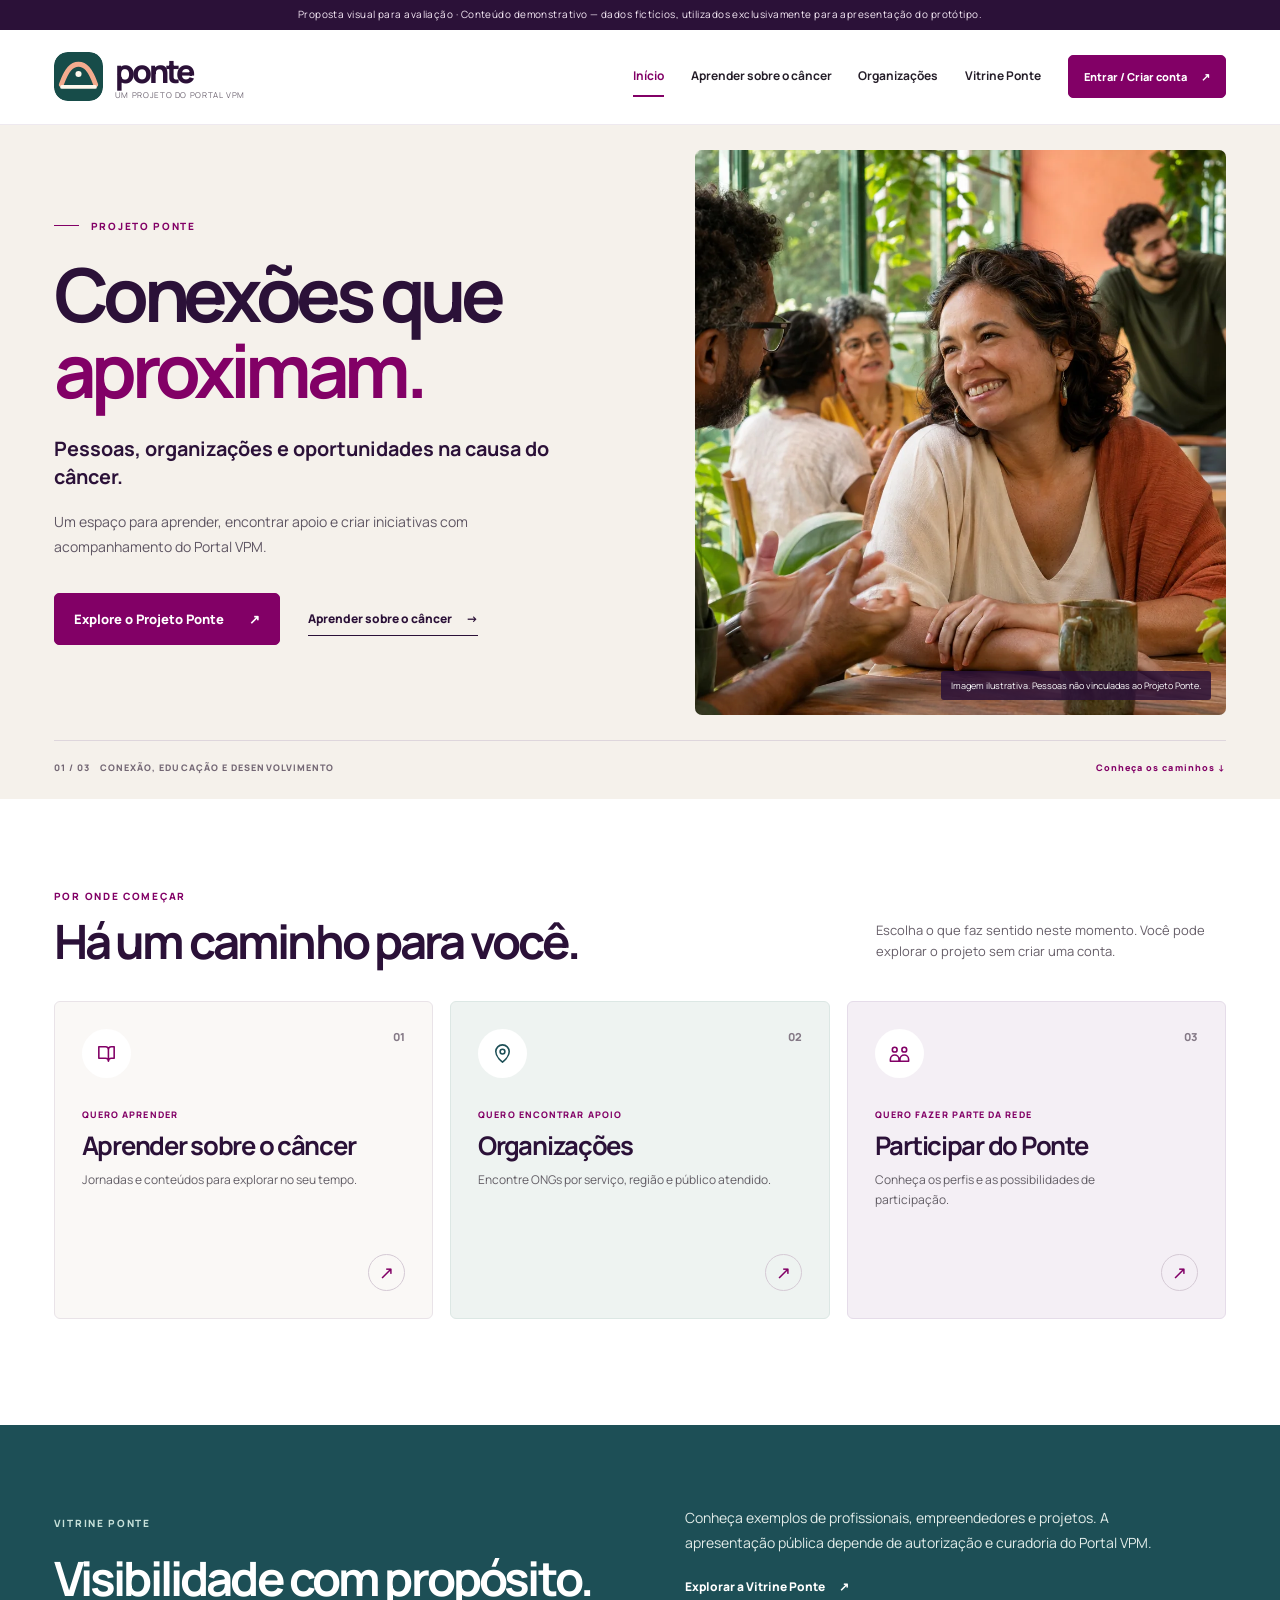
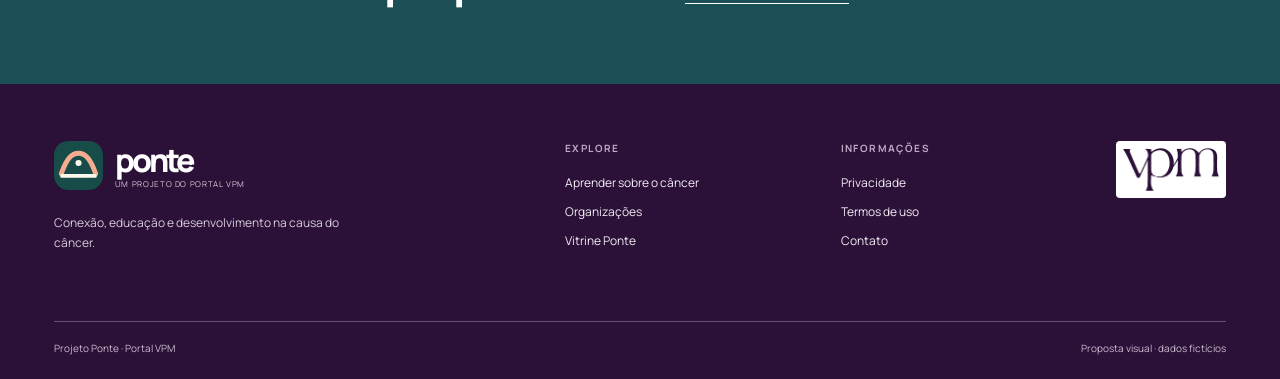
==== proposta-visual/index.html @ 1025b752 "Preparar proposta visual de inicio e organizacoes" ====
<!doctype html>
<html lang="pt-BR">
<head>
  <meta charset="utf-8"><meta name="viewport" content="width=device-width, initial-scale=1">
  <title>Proposta visual · Início | Projeto Ponte</title>
  <link rel="icon" href="../assets/ponte-mark.svg" type="image/svg+xml">
  <link rel="stylesheet" href="design.css">
</head>
<body>
  <a class="skip-link" href="#conteudo">Pular para o conteúdo</a>
  <div class="demo-strip">Proposta visual para avaliação · Conteúdo demonstrativo — dados fictícios, utilizados exclusivamente para apresentação do protótipo.</div>
  <header class="site-header"><div class="container header-inner">
    <a class="brand" href="index.html" aria-label="Projeto Ponte, início"><img src="../assets/ponte-mark.svg" alt=""><span><strong>ponte</strong><small>um projeto do Portal VPM</small></span></a>
    <button class="menu-toggle" type="button" aria-controls="mainNav" aria-expanded="false">Menu <span aria-hidden="true">☰</span></button>
    <nav class="main-nav" id="mainNav" aria-label="Navegação principal"><a class="current" href="index.html" aria-current="page">Início</a><a href="../oncoflix.html">Aprender sobre o câncer</a><a href="organizacoes.html">Organizações</a><a href="../vitrine.html">Vitrine Ponte</a><a class="button button-sm" href="../conta.html#entrar">Entrar / Criar conta <span aria-hidden="true">↗</span></a></nav>
  </div></header>
  <main id="conteudo">
    <section class="hero"><div class="container hero-grid">
      <div class="hero-copy"><p class="eyebrow"><span class="eyebrow-line"></span> PROJETO PONTE</p><h1>Conexões que <em>aproximam.</em></h1><p class="hero-lead">Pessoas, organizações e oportunidades na causa do câncer.</p><p class="hero-body">Um espaço para aprender, encontrar apoio e criar iniciativas com acompanhamento do Portal VPM.</p><div class="hero-actions"><a class="button" href="#caminhos">Explore o Projeto Ponte <span aria-hidden="true">↗</span></a><a class="text-action" href="../oncoflix.html">Aprender sobre o câncer <span aria-hidden="true">→</span></a></div></div>
      <figure class="hero-image"><img src="../assets/ponte-editorial.webp" alt="Pessoas conversando em um ambiente comunitário acolhedor"><figcaption>Imagem ilustrativa. Pessoas não vinculadas ao Projeto Ponte.</figcaption></figure>
    </div><div class="container hero-bottom"><span>01 / 03 &nbsp; CONEXÃO, EDUCAÇÃO E DESENVOLVIMENTO</span><span>Conheça os caminhos <span aria-hidden="true">↓</span></span></div></section>
    <section class="entry-section" id="caminhos"><div class="container"><div class="section-heading"><div><p class="eyebrow">POR ONDE COMEÇAR</p><h2>Há um caminho para você.</h2></div><p>Escolha o que faz sentido neste momento. Você pode explorar o projeto sem criar uma conta.</p></div>
      <div class="entry-grid">
        <a class="entry-card" href="../oncoflix.html"><span class="entry-top"><span class="card-icon" aria-hidden="true"><svg viewBox="0 0 24 24"><path d="M4 5h7a3 3 0 0 1 3 3v12a3 3 0 0 0-3-3H4zM20 5h-3a3 3 0 0 0-3 3v12a3 3 0 0 1 3-3h3z"/></svg></span><span>01</span></span><span class="entry-content"><small>QUERO APRENDER</small><strong>Aprender sobre o câncer</strong><span>Jornadas e conteúdos para explorar no seu tempo.</span></span><span class="card-arrow" aria-hidden="true">↗</span></a>
        <a class="entry-card" href="organizacoes.html"><span class="entry-top"><span class="card-icon" aria-hidden="true"><svg viewBox="0 0 24 24"><path d="M12 21s7-5.1 7-11a7 7 0 0 0-14 0c0 5.9 7 11 7 11z"/><circle cx="12" cy="10" r="2.5"/></svg></span><span>02</span></span><span class="entry-content"><small>QUERO ENCONTRAR APOIO</small><strong>Organizações</strong><span>Encontre ONGs por serviço, região e público atendido.</span></span><span class="card-arrow" aria-hidden="true">↗</span></a>
        <a class="entry-card" href="../conta.html#cadastro"><span class="entry-top"><span class="card-icon" aria-hidden="true"><svg viewBox="0 0 24 24"><circle cx="7" cy="8" r="2.5"/><circle cx="17" cy="8" r="2.5"/><path d="M2.5 20v-2a4.5 4.5 0 0 1 9 0v2zM12.5 20v-2a4.5 4.5 0 0 1 9 0v2z"/></svg></span><span>03</span></span><span class="entry-content"><small>QUERO FAZER PARTE DA REDE</small><strong>Participar do Ponte</strong><span>Conheça os perfis e as possibilidades de participação.</span></span><span class="card-arrow" aria-hidden="true">↗</span></a>
      </div>
    </div></section>
    <section class="spotlight"><div class="container spotlight-grid"><div><p class="eyebrow">VITRINE PONTE</p><h2>Visibilidade com propósito.</h2></div><div><p>Conheça exemplos de profissionais, empreendedores e projetos. A apresentação pública depende de autorização e curadoria do Portal VPM.</p><a class="text-action" href="../vitrine.html">Explorar a Vitrine Ponte <span aria-hidden="true">↗</span></a></div></div></section>
  </main>
  <footer class="site-footer"><div class="container footer-grid"><div><a class="brand footer-brand" href="index.html"><img src="../assets/ponte-mark.svg" alt=""><span><strong>ponte</strong><small>um projeto do Portal VPM</small></span></a><p>Conexão, educação e desenvolvimento na causa do câncer.</p></div><nav aria-label="Explorar"><strong>Explore</strong><a href="../oncoflix.html">Aprender sobre o câncer</a><a href="organizacoes.html">Organizações</a><a href="../vitrine.html">Vitrine Ponte</a></nav><nav aria-label="Informações"><strong>Informações</strong><a href="../informacoes.html#privacidade">Privacidade</a><a href="../informacoes.html#termos">Termos de uso</a><a href="../informacoes.html#contato">Contato</a></nav><div class="vpm-sign"><img src="../assets/logo-vpm-roxo.png" alt="Portal VPM"></div></div><div class="container footer-base">Projeto Ponte · Portal VPM <span>Proposta visual · dados fictícios</span></div></footer>
  <script src="proposal.js"></script>
</body>
</html>
---- proposta-visual/design.css ----
@import url('https://fonts.googleapis.com/css2?family=Manrope:wght@400;500;600;700;800&display=swap');
:root{--purple:#2B1138;--petrol:#1D4F56;--paper:#F5F1EB;--white:#FFFFFF;--accent:#820066;--ink:#241d28;--muted:#665e68;--line:#e2dce2;--space:clamp(24px,4.2vw,72px);font-family:Manrope,Arial,sans-serif;color:var(--ink);background:var(--paper)}
*{box-sizing:border-box}html{scroll-behavior:smooth}body{margin:0}a{color:inherit;text-decoration:none}button,input,select{font:inherit}button{cursor:pointer}img{max-width:100%;display:block}.container{width:min(100% - 2*var(--space),1440px);margin-inline:auto}.skip-link{position:absolute;left:12px;top:-60px;background:var(--purple);color:white;padding:12px;z-index:100}.skip-link:focus{top:12px}:focus-visible{outline:3px solid var(--accent);outline-offset:4px}.demo-strip{padding:8px var(--space);background:var(--purple);color:#f7ebf7;text-align:center;font-size:10px;line-height:1.35;letter-spacing:.045em}.site-header{background:rgba(255,255,255,.98);border-bottom:1px solid #eee9ef}.header-inner{min-height:94px;display:flex;align-items:center;justify-content:space-between;gap:30px}.brand{display:flex;align-items:center;gap:12px;min-width:192px;color:var(--purple)}.brand img{width:49px;height:49px;border-radius:14px}.brand span{display:grid;line-height:1}.brand strong{font-size:32px;letter-spacing:-.09em;font-weight:800}.brand small{font-size:8px;text-transform:uppercase;letter-spacing:.08em;color:#6e6572;margin-top:4px;white-space:nowrap}.main-nav{display:flex;align-items:center;gap:clamp(15px,2.1vw,36px)}.main-nav>a:not(.button){font-size:12px;font-weight:700;padding:11px 0;border-bottom:2px solid transparent;white-space:nowrap}.main-nav>a:not(.button):hover,.main-nav>a.current{color:var(--accent);border-bottom-color:var(--accent)}.button{display:inline-flex;align-items:center;justify-content:space-between;gap:25px;background:var(--accent);color:var(--white);border:1px solid var(--accent);border-radius:5px;padding:16px 19px;font-size:13px;font-weight:800;min-height:49px;transition:background .2s,transform .2s}.button:hover{background:#6d0057;transform:translateY(-2px)}.button-sm{min-height:43px;padding:11px 15px;font-size:11px;gap:14px;white-space:nowrap}.menu-toggle{display:none;background:none;border:1px solid var(--line);border-radius:5px;padding:10px 13px;color:var(--purple);font-size:13px;font-weight:800}
.eyebrow{display:flex;align-items:center;gap:12px;color:var(--accent);font-size:10px;font-weight:800;letter-spacing:.17em;margin:0 0 23px}.eyebrow-line{width:25px;height:1px;background:currentColor}.hero{background:var(--paper)}.hero-grid{display:grid;grid-template-columns:1fr .94fr;gap:clamp(45px,6vw,100px);align-items:stretch;min-height:615px}.hero-copy{display:flex;flex-direction:column;align-items:flex-start;justify-content:center;padding:72px 0}.hero h1{font-size:clamp(58px,5.8vw,94px);font-weight:700;letter-spacing:-.075em;line-height:1.03;color:var(--purple);margin:0 0 26px;max-width:730px}.hero h1 em{font-style:normal;color:var(--accent)}.hero-lead{font-size:clamp(18px,1.55vw,24px);line-height:1.42;font-weight:700;color:var(--purple);max-width:590px;margin:0 0 19px}.hero-body{font-size:14px;line-height:1.75;color:#5f5663;max-width:505px;margin:0}.hero-actions{display:flex;align-items:center;flex-wrap:wrap;gap:28px;margin-top:34px}.text-action{display:inline-flex;gap:14px;align-items:center;padding:8px 0;border-bottom:1px solid currentColor;color:var(--purple);font-size:12px;font-weight:800}.text-action:hover{color:var(--accent)}.hero-image{margin:25px 0 25px;position:relative;min-height:555px;overflow:hidden;border-radius:7px;background:#e5ddd5}.hero-image img{width:100%;height:100%;object-fit:cover;object-position:48% center;position:absolute;inset:0}.hero-image figcaption{position:absolute;bottom:15px;right:15px;background:#2b1138d9;color:white;padding:8px 10px;border-radius:3px;font-size:9px}.hero-bottom{display:flex;justify-content:space-between;gap:20px;border-top:1px solid #ded6dc;padding:20px 0 25px;color:#736774;font-size:9px;font-weight:800;letter-spacing:.12em}.hero-bottom span:last-child{color:var(--accent)}
.entry-section{padding:90px 0 106px;background:white}.section-heading{display:flex;justify-content:space-between;align-items:end;gap:50px;margin-bottom:34px}.section-heading .eyebrow{margin-bottom:13px}.section-heading h2,.spotlight h2,.results-heading h2{font-size:clamp(35px,3.7vw,57px);line-height:1.08;letter-spacing:-.06em;color:var(--purple);margin:0;font-weight:700}.section-heading>p{max-width:350px;margin:0 0 4px;font-size:13px;line-height:1.65;color:var(--muted)}.entry-grid{display:grid;grid-template-columns:repeat(3,minmax(0,1fr));gap:17px}.entry-card{min-height:318px;background:#faf8f6;border:1px solid #e9e3e8;border-radius:6px;padding:27px;display:flex;flex-direction:column;position:relative;transition:box-shadow .2s,transform .2s,border-color .2s}.entry-card:hover{transform:translateY(-4px);box-shadow:0 18px 36px #2b113812;border-color:#d3c2d1}.entry-card:nth-child(2){background:#eef3f1;border-color:#dce7e4}.entry-card:nth-child(3){background:#f4eff5;border-color:#e5dce9}.entry-top{display:flex;align-items:start;justify-content:space-between;font-size:11px;font-weight:800;color:#847986}.card-icon{width:49px;height:49px;display:grid;place-items:center;border-radius:50%;background:white;color:var(--accent)}.entry-card:nth-child(2) .card-icon{color:var(--petrol)}.card-icon svg{width:23px;height:23px;fill:none;stroke:currentColor;stroke-width:1.65;stroke-linecap:round;stroke-linejoin:round}.entry-content{display:grid;gap:10px;margin-top:30px;padding-right:28px}.entry-content small{font-size:9px;color:var(--accent);font-weight:800;letter-spacing:.12em}.entry-content strong{font-size:clamp(22px,2vw,30px);letter-spacing:-.05em;line-height:1.16;color:var(--purple)}.entry-content>span{font-size:12px;line-height:1.6;color:#625d65;max-width:295px}.card-arrow{margin-top:auto;align-self:flex-end;width:37px;height:37px;display:grid;place-items:center;border:1px solid #d5cad5;border-radius:50%;color:var(--accent);font-size:18px}.spotlight{background:var(--petrol);color:#fff;padding:80px 0}.spotlight-grid{display:grid;grid-template-columns:1fr 1fr;gap:90px;align-items:end}.spotlight .eyebrow{color:#c7e1da}.spotlight h2{color:white;max-width:550px}.spotlight-grid>div:last-child{max-width:470px}.spotlight p:not(.eyebrow){font-size:14px;line-height:1.8;color:#e2ece9;margin:0 0 15px}.spotlight .text-action{color:white}
.site-footer{background:var(--purple);color:white;padding:57px 0 24px}.footer-grid{display:grid;grid-template-columns:2fr 1fr 1fr auto;gap:40px}.footer-brand{color:white}.footer-brand small{color:#d5c9d8}.footer-grid p{max-width:290px;color:#d8cdda;font-size:12px;line-height:1.7;margin-top:23px}.footer-grid nav{display:flex;flex-direction:column;gap:12px}.footer-grid nav strong{font-size:10px;text-transform:uppercase;letter-spacing:.14em;color:#bdaac4;margin-bottom:7px}.footer-grid nav a{font-size:12px;color:#f4edf5}.footer-grid nav a:hover{text-decoration:underline}.vpm-sign img{width:110px;background:white;border-radius:4px;padding:7px}.footer-base{border-top:1px solid #674e71;margin-top:55px;padding-top:19px;display:flex;justify-content:space-between;color:#cbbbd0;font-size:10px}
.directory-hero{background:var(--paper);padding:78px 0 108px}.directory-hero-grid{display:grid;grid-template-columns:1.32fr .68fr;gap:70px;align-items:center}.directory-hero h1{font-size:clamp(49px,5.2vw,78px);line-height:1.08;letter-spacing:-.07em;color:var(--purple);max-width:800px;margin:0 0 22px}.directory-hero p:not(.eyebrow){font-size:15px;line-height:1.7;color:#625a64;max-width:610px;margin:0}.directory-hero-art{height:310px;border-radius:6px;background:#e9e0e9;position:relative;overflow:hidden;display:flex;align-items:flex-end;padding:30px}.directory-hero-art strong{position:relative;z-index:2;color:var(--purple);font-size:20px;line-height:1.25;max-width:220px;letter-spacing:-.04em}.art-orbit{position:absolute;border:25px solid var(--purple);width:320px;height:320px;border-radius:50%;opacity:.93}.orbit-one{top:-180px;right:-65px}.orbit-two{width:215px;height:215px;border-width:18px;border-color:var(--petrol);top:28px;right:28px}.art-dot{position:absolute;width:53px;height:53px;border-radius:50%;background:var(--accent);top:135px;right:135px}.directory-search{margin-top:-58px;position:relative;z-index:1}.search-panel{background:white;box-shadow:0 20px 55px #2b113813;border:1px solid #eae3e9;border-radius:7px;padding:37px 42px}.search-panel-head{display:flex;align-items:end;justify-content:space-between;gap:30px;margin-bottom:24px}.search-panel .eyebrow{margin-bottom:8px}.search-panel h2{font-size:30px;color:var(--purple);letter-spacing:-.055em;margin:0}.search-panel-head>p{font-size:12px;color:var(--muted);max-width:300px;line-height:1.6;margin:0}.search-row{display:grid;grid-template-columns:1.4fr .75fr .9fr;gap:14px}.search-row label,.extra-fields label{display:grid;gap:7px;font-size:10px;font-weight:800;color:var(--purple);letter-spacing:.03em}.search-row input,.search-row select,.extra-fields select{width:100%;border:1px solid #d5ccd6;border-radius:4px;background:white;color:var(--ink);padding:13px 14px;min-height:46px;font-size:12px;font-weight:500}.search-row input::placeholder{color:#908792}.search-row input:focus,.search-row select:focus,.extra-fields select:focus{outline:2px solid var(--accent);outline-offset:2px}.filter-heading{display:flex;gap:10px;align-items:baseline;margin:26px 0 12px}.filter-heading strong{font-size:12px;color:var(--purple)}.filter-heading span{font-size:10px;color:var(--muted)}.service-categories{display:flex;flex-wrap:wrap;gap:8px}.service-categories button{border:1px solid #d8d0d9;background:#faf8fa;color:#493d4e;border-radius:3px;min-height:35px;padding:7px 11px;font-size:10px;font-weight:700}.service-categories button:hover,.service-categories button[aria-pressed="true"]{background:var(--purple);color:white;border-color:var(--purple)}.service-categories button span{margin-left:7px;font-size:13px}.more-filters{border-top:1px solid var(--line);margin-top:24px;padding-top:17px}.more-filters summary{list-style:none;cursor:pointer;color:var(--accent);font-size:11px;font-weight:800}.more-filters summary::-webkit-details-marker{display:none}.more-filters summary span{font-size:15px;margin-left:8px}.extra-fields{display:grid;grid-template-columns:repeat(3,1fr);gap:14px;margin-top:20px}.results-section{padding:75px 0 100px}.results-heading{display:flex;justify-content:space-between;align-items:end;gap:20px;margin-bottom:26px}.results-heading .eyebrow{margin-bottom:11px}.results-heading h2{font-size:44px}.results-heading p{font-size:12px;color:var(--muted);margin:12px 0 0}.clear-button{background:none;border:1px solid #cbbdcb;border-radius:3px;padding:11px 14px;color:var(--purple);font-size:11px;font-weight:800}.clear-button:hover{background:white}.clear-button span{margin-left:12px;font-size:17px}.organization-results{display:grid;grid-template-columns:repeat(2,minmax(0,1fr));gap:16px}.organization-card,.organization-empty{min-width:0;background:white;border:1px solid #e5dfe5;border-radius:5px;padding:27px 29px;box-shadow:0 8px 24px #2b113808}.organization-card .eyebrow{font-size:9px;letter-spacing:.11em;margin:0 0 12px}.organization-card h3{font-size:21px;letter-spacing:-.045em;color:var(--purple);margin:0 0 8px}.organization-card>p{color:#655d66;font-size:11px;line-height:1.7;margin:0 0 16px}.organization-card dl{display:grid;grid-template-columns:repeat(2,1fr);gap:13px 20px;margin:0 0 17px;padding-top:16px;border-top:1px solid var(--line)}.organization-card dt{font-size:9px;text-transform:uppercase;letter-spacing:.09em;color:#837985;font-weight:800}.organization-card dd{font-size:11px;color:var(--ink);margin:3px 0 0;line-height:1.45}.organization-card>a{display:inline-block;color:var(--accent);font-size:11px;font-weight:800;border-bottom:1px solid currentColor;padding-bottom:3px}.organization-card .demo-contact{font-size:9px;color:#776f79;margin:15px 0 0}.organization-empty{grid-column:1/-1}.results-note{font-size:11px;color:var(--muted);margin-top:23px}
@media(max-width:1100px){.main-nav{gap:13px}.main-nav>a:not(.button){font-size:10px}.hero-grid{gap:32px}.hero h1{font-size:clamp(55px,6vw,75px)}.directory-hero-grid{gap:28px}}
@media(max-width:820px){:root{--space:28px}.header-inner{min-height:76px;position:relative}.menu-toggle{display:block}.main-nav{display:none;position:absolute;top:76px;left:0;right:0;background:white;padding:18px 28px 25px;box-shadow:0 16px 30px #2b113819;z-index:20;flex-direction:column;align-items:stretch;gap:7px}.main-nav.open{display:flex}.main-nav>a:not(.button){font-size:13px;padding:12px 4px}.main-nav .button{align-self:start;margin-top:8px}.hero-grid,.directory-hero-grid{grid-template-columns:1fr}.hero-grid{gap:0}.hero-copy{padding:62px 0 32px}.hero-image{height:390px;min-height:390px;margin:0 0 25px}.directory-hero{padding:60px 0 93px}.directory-hero-art{display:none}.entry-section{padding:70px 0}.entry-grid{grid-template-columns:1fr}.entry-card{min-height:220px}.spotlight-grid{gap:30px}.footer-grid{grid-template-columns:1.5fr 1fr 1fr}.vpm-sign{display:none}.search-panel{padding:28px}.search-row{grid-template-columns:1fr 1fr}.search-row label:first-child{grid-column:1/-1}}
@media(max-width:600px){:root{--space:20px}.demo-strip{font-size:8px;padding:7px 12px}.brand{min-width:0}.brand img{width:42px;height:42px}.brand strong{font-size:27px}.brand small{font-size:7px}.hero-copy{padding:48px 0 28px}.hero h1{font-size:clamp(48px,12vw,66px)}.hero-lead{font-size:18px}.hero-body{font-size:12px}.hero-actions{gap:16px}.hero-image{height:330px;min-height:330px}.hero-image figcaption{left:12px;right:12px;font-size:8px}.hero-bottom{display:none}.section-heading,.search-panel-head{display:block}.section-heading>p,.search-panel-head>p{margin-top:14px}.section-heading h2{font-size:37px}.entry-section{padding:60px 0}.entry-card{padding:22px;min-height:242px}.entry-content{margin-top:20px}.spotlight{padding:65px 0}.spotlight-grid{grid-template-columns:1fr;gap:20px}.spotlight h2{font-size:40px}.footer-grid{grid-template-columns:1fr 1fr;gap:35px 15px}.footer-grid>div:first-child{grid-column:1/-1}.footer-base{gap:10px;line-height:1.5}.directory-hero{padding:50px 0 90px}.directory-hero h1{font-size:48px}.directory-hero p:not(.eyebrow){font-size:13px}.directory-search{margin-top:-51px}.search-panel{padding:23px 19px}.search-panel h2{font-size:28px}.search-row,.extra-fields,.organization-results{grid-template-columns:1fr}.search-row label:first-child{grid-column:auto}.filter-heading{display:block}.filter-heading span{display:block;margin-top:3px}.results-section{padding:53px 0 75px}.results-heading h2{font-size:36px}.organization-card{padding:22px}.organization-card dl{grid-template-columns:1fr 1fr}.organization-card dd{overflow-wrap:anywhere}}
@media(prefers-reduced-motion:reduce){html{scroll-behavior:auto}*,*::before,*::after{transition:none!important;animation:none!important}}
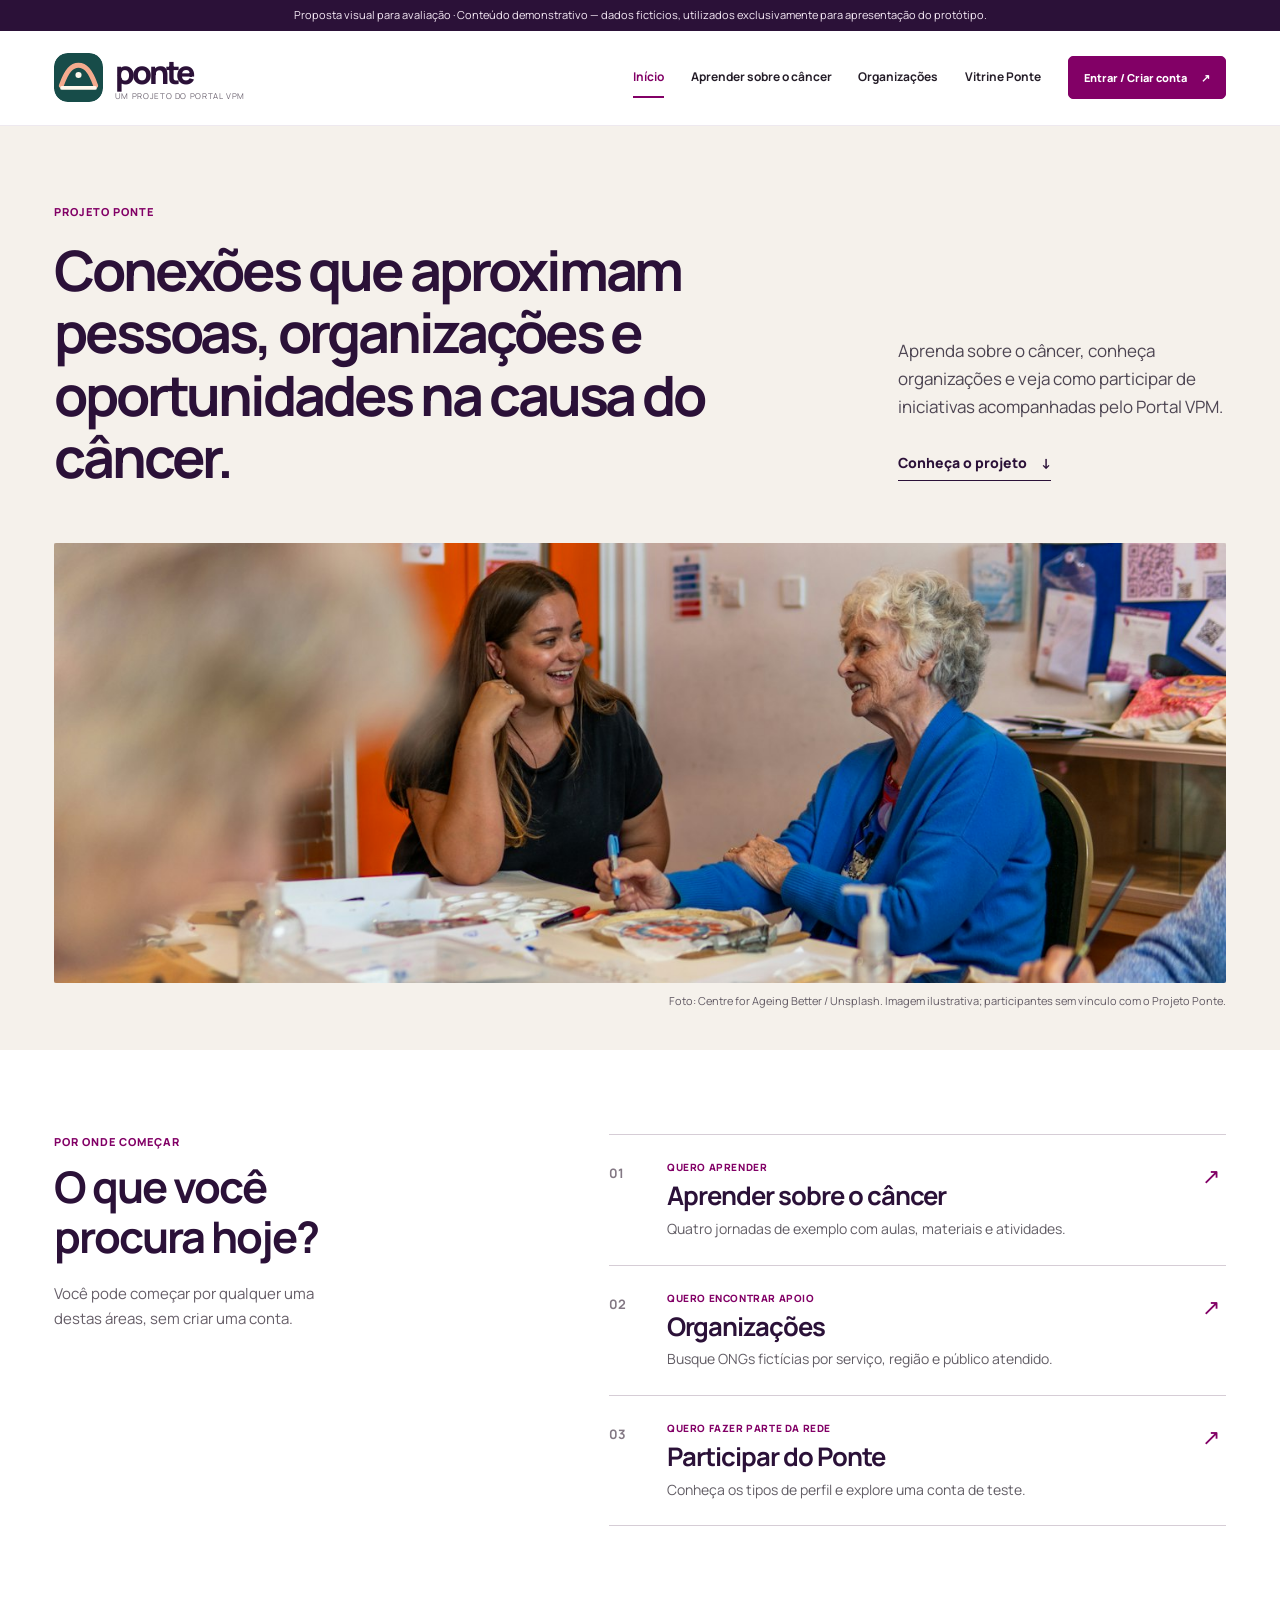
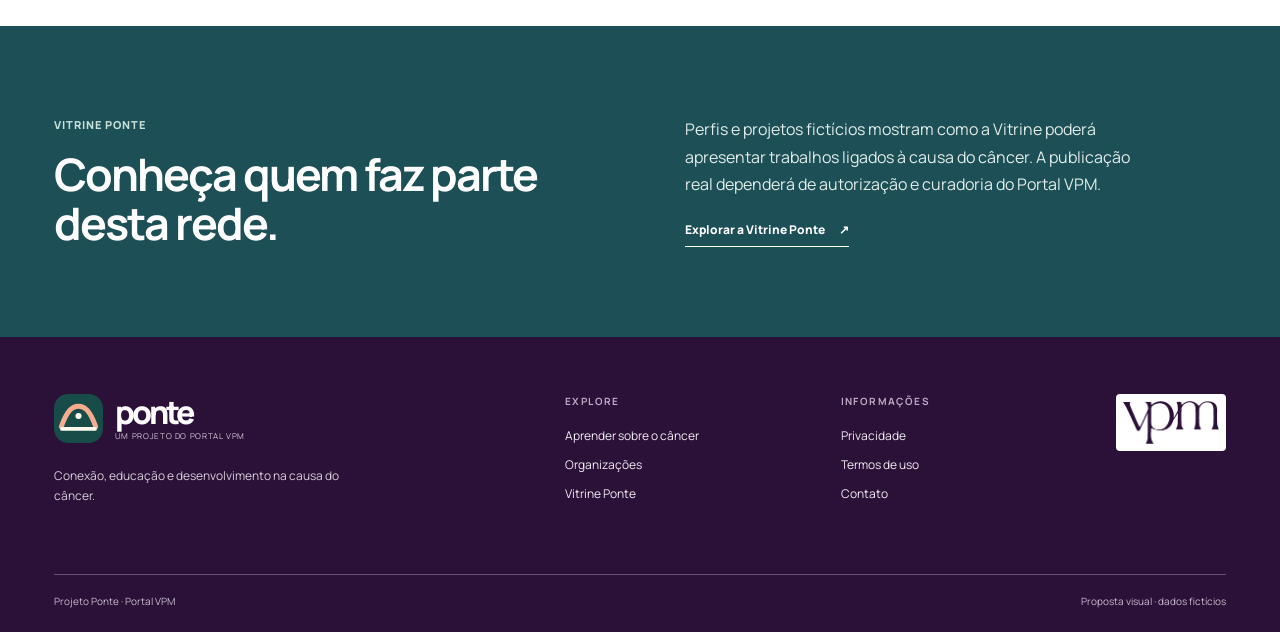
==== commit f3603b40: "Humanizar proposta visual do Projeto Ponte" ====
--- a/proposta-visual/index.html
+++ b/proposta-visual/index.html
@@ -5,6 +5,7 @@
   <title>Proposta visual · Início | Projeto Ponte</title>
   <link rel="icon" href="../assets/ponte-mark.svg" type="image/svg+xml">
   <link rel="stylesheet" href="design.css">
+  <link rel="stylesheet" href="human.css">
 </head>
 <body>
   <a class="skip-link" href="#conteudo">Pular para o conteúdo</a>
@@ -16,17 +17,17 @@
   </div></header>
   <main id="conteudo">
     <section class="hero"><div class="container hero-grid">
-      <div class="hero-copy"><p class="eyebrow"><span class="eyebrow-line"></span> PROJETO PONTE</p><h1>Conexões que <em>aproximam.</em></h1><p class="hero-lead">Pessoas, organizações e oportunidades na causa do câncer.</p><p class="hero-body">Um espaço para aprender, encontrar apoio e criar iniciativas com acompanhamento do Portal VPM.</p><div class="hero-actions"><a class="button" href="#caminhos">Explore o Projeto Ponte <span aria-hidden="true">↗</span></a><a class="text-action" href="../oncoflix.html">Aprender sobre o câncer <span aria-hidden="true">→</span></a></div></div>
-      <figure class="hero-image"><img src="../assets/ponte-editorial.webp" alt="Pessoas conversando em um ambiente comunitário acolhedor"><figcaption>Imagem ilustrativa. Pessoas não vinculadas ao Projeto Ponte.</figcaption></figure>
-    </div><div class="container hero-bottom"><span>01 / 03 &nbsp; CONEXÃO, EDUCAÇÃO E DESENVOLVIMENTO</span><span>Conheça os caminhos <span aria-hidden="true">↓</span></span></div></section>
-    <section class="entry-section" id="caminhos"><div class="container"><div class="section-heading"><div><p class="eyebrow">POR ONDE COMEÇAR</p><h2>Há um caminho para você.</h2></div><p>Escolha o que faz sentido neste momento. Você pode explorar o projeto sem criar uma conta.</p></div>
+      <div class="hero-copy"><p class="eyebrow">PROJETO PONTE</p><h1>Conexões que aproximam pessoas, organizações e oportunidades na causa do câncer.</h1><div class="hero-aside"><p>Aprenda sobre o câncer, conheça organizações e veja como participar de iniciativas acompanhadas pelo Portal VPM.</p><a class="text-action" href="#caminhos">Conheça o projeto <span aria-hidden="true">↓</span></a></div></div>
+      <figure class="hero-image"><img src="conversa-oficina.jpg" alt="Duas mulheres conversam durante uma oficina de arte"><figcaption>Foto: Centre for Ageing Better / Unsplash. Imagem ilustrativa; participantes sem vínculo com o Projeto Ponte.</figcaption></figure>
+    </div></section>
+    <section class="entry-section" id="caminhos"><div class="container"><div class="section-heading"><div><p class="eyebrow">POR ONDE COMEÇAR</p><h2>O que você procura hoje?</h2></div><p>Você pode começar por qualquer uma destas áreas, sem criar uma conta.</p></div>
       <div class="entry-grid">
-        <a class="entry-card" href="../oncoflix.html"><span class="entry-top"><span class="card-icon" aria-hidden="true"><svg viewBox="0 0 24 24"><path d="M4 5h7a3 3 0 0 1 3 3v12a3 3 0 0 0-3-3H4zM20 5h-3a3 3 0 0 0-3 3v12a3 3 0 0 1 3-3h3z"/></svg></span><span>01</span></span><span class="entry-content"><small>QUERO APRENDER</small><strong>Aprender sobre o câncer</strong><span>Jornadas e conteúdos para explorar no seu tempo.</span></span><span class="card-arrow" aria-hidden="true">↗</span></a>
-        <a class="entry-card" href="organizacoes.html"><span class="entry-top"><span class="card-icon" aria-hidden="true"><svg viewBox="0 0 24 24"><path d="M12 21s7-5.1 7-11a7 7 0 0 0-14 0c0 5.9 7 11 7 11z"/><circle cx="12" cy="10" r="2.5"/></svg></span><span>02</span></span><span class="entry-content"><small>QUERO ENCONTRAR APOIO</small><strong>Organizações</strong><span>Encontre ONGs por serviço, região e público atendido.</span></span><span class="card-arrow" aria-hidden="true">↗</span></a>
-        <a class="entry-card" href="../conta.html#cadastro"><span class="entry-top"><span class="card-icon" aria-hidden="true"><svg viewBox="0 0 24 24"><circle cx="7" cy="8" r="2.5"/><circle cx="17" cy="8" r="2.5"/><path d="M2.5 20v-2a4.5 4.5 0 0 1 9 0v2zM12.5 20v-2a4.5 4.5 0 0 1 9 0v2z"/></svg></span><span>03</span></span><span class="entry-content"><small>QUERO FAZER PARTE DA REDE</small><strong>Participar do Ponte</strong><span>Conheça os perfis e as possibilidades de participação.</span></span><span class="card-arrow" aria-hidden="true">↗</span></a>
+        <a class="entry-card" href="../oncoflix.html"><span class="entry-top">01</span><span class="entry-content"><small>QUERO APRENDER</small><strong>Aprender sobre o câncer</strong><span>Quatro jornadas de exemplo com aulas, materiais e atividades.</span></span><span class="card-arrow" aria-hidden="true">↗</span></a>
+        <a class="entry-card" href="organizacoes.html"><span class="entry-top">02</span><span class="entry-content"><small>QUERO ENCONTRAR APOIO</small><strong>Organizações</strong><span>Busque ONGs fictícias por serviço, região e público atendido.</span></span><span class="card-arrow" aria-hidden="true">↗</span></a>
+        <a class="entry-card" href="../conta.html#cadastro"><span class="entry-top">03</span><span class="entry-content"><small>QUERO FAZER PARTE DA REDE</small><strong>Participar do Ponte</strong><span>Conheça os tipos de perfil e explore uma conta de teste.</span></span><span class="card-arrow" aria-hidden="true">↗</span></a>
       </div>
     </div></section>
-    <section class="spotlight"><div class="container spotlight-grid"><div><p class="eyebrow">VITRINE PONTE</p><h2>Visibilidade com propósito.</h2></div><div><p>Conheça exemplos de profissionais, empreendedores e projetos. A apresentação pública depende de autorização e curadoria do Portal VPM.</p><a class="text-action" href="../vitrine.html">Explorar a Vitrine Ponte <span aria-hidden="true">↗</span></a></div></div></section>
+    <section class="spotlight"><div class="container spotlight-grid"><div><p class="eyebrow">VITRINE PONTE</p><h2>Conheça quem faz parte desta rede.</h2></div><div><p>Perfis e projetos fictícios mostram como a Vitrine poderá apresentar trabalhos ligados à causa do câncer. A publicação real dependerá de autorização e curadoria do Portal VPM.</p><a class="text-action" href="../vitrine.html">Explorar a Vitrine Ponte <span aria-hidden="true">↗</span></a></div></div></section>
   </main>
   <footer class="site-footer"><div class="container footer-grid"><div><a class="brand footer-brand" href="index.html"><img src="../assets/ponte-mark.svg" alt=""><span><strong>ponte</strong><small>um projeto do Portal VPM</small></span></a><p>Conexão, educação e desenvolvimento na causa do câncer.</p></div><nav aria-label="Explorar"><strong>Explore</strong><a href="../oncoflix.html">Aprender sobre o câncer</a><a href="organizacoes.html">Organizações</a><a href="../vitrine.html">Vitrine Ponte</a></nav><nav aria-label="Informações"><strong>Informações</strong><a href="../informacoes.html#privacidade">Privacidade</a><a href="../informacoes.html#termos">Termos de uso</a><a href="../informacoes.html#contato">Contato</a></nav><div class="vpm-sign"><img src="../assets/logo-vpm-roxo.png" alt="Portal VPM"></div></div><div class="container footer-base">Projeto Ponte · Portal VPM <span>Proposta visual · dados fictícios</span></div></footer>
   <script src="proposal.js"></script>
--- a/proposta-visual/human.css
+++ b/proposta-visual/human.css
@@ -0,0 +1,52 @@
+/* Revisão editorial: composição menos simétrica, texto mais legível, sem símbolos decorativos. */
+.demo-strip{letter-spacing:0;font-size:11px}
+.eyebrow{letter-spacing:.09em;font-size:11px;margin-bottom:18px}
+.hero-grid{display:block;min-height:0;padding-top:78px;padding-bottom:67px}
+.hero-copy{display:grid;grid-template-columns:minmax(0,1.4fr) minmax(260px,.6fr);column-gap:80px;row-gap:10px;align-items:end;padding:0 0 55px}
+.hero-copy .eyebrow{grid-column:1/-1;margin:0 0 10px}
+.hero h1{font-size:clamp(44px,4.35vw,70px);line-height:1.12;letter-spacing:-.055em;max-width:940px;margin:0;font-weight:700}
+.hero-aside{padding-bottom:7px}
+.hero-aside p{font-size:17px;line-height:1.65;color:#4d4552;margin:0 0 24px}
+.hero-aside .text-action{font-size:14px}
+.hero-image{height:440px;min-height:0;margin:0;overflow:visible;border-radius:0;background:#e5ddd5}
+.hero-image img{position:static;width:100%;height:100%;object-fit:cover;object-position:center 46%;border-radius:2px}
+.hero-image figcaption{position:static;background:none;color:#625a64;padding:10px 0 0;font-size:11px;text-align:right}
+.entry-section{padding:84px 0 100px}
+.entry-section>.container{display:grid;grid-template-columns:minmax(280px,.43fr) minmax(0,.57fr);gap:clamp(45px,7vw,120px)}
+.section-heading{display:block;margin:0}
+.section-heading h2{font-size:clamp(38px,3.4vw,54px);line-height:1.14;letter-spacing:-.045em;max-width:360px}
+.section-heading>p{font-size:15px;line-height:1.65;margin:21px 0 0;max-width:310px}
+.entry-grid{display:block;border-top:1px solid #d6cdd6}
+.entry-card,.entry-card:nth-child(2),.entry-card:nth-child(3){display:grid;grid-template-columns:38px minmax(0,1fr) 30px;gap:20px;align-items:start;min-height:0;padding:25px 0;background:transparent;border:0;border-bottom:1px solid #d6cdd6;border-radius:0;box-shadow:none;transition:background .2s}
+.entry-card:hover{transform:none;box-shadow:none;background:#f8f5f7}
+.entry-top{display:block;color:#837884;font-size:13px;font-weight:700;padding-top:4px}
+.entry-content{margin:0;padding:0;gap:7px}
+.entry-content small{font-size:10px;letter-spacing:.06em}
+.entry-content strong{font-size:clamp(22px,2vw,29px);letter-spacing:-.04em}
+.entry-content>span{font-size:14px;line-height:1.55;max-width:430px}
+.card-arrow{border:0;width:auto;height:auto;margin:1px 0 0;align-self:start;font-size:22px}
+.spotlight{padding:90px 0}
+.spotlight h2{font-size:clamp(38px,3.5vw,54px);letter-spacing:-.045em}
+.spotlight p:not(.eyebrow){font-size:16px;line-height:1.7}
+.directory-hero{padding:86px 0 108px}
+.directory-hero-grid{grid-template-columns:minmax(0,1.35fr) minmax(250px,.65fr);gap:clamp(40px,6vw,100px);align-items:end}
+.directory-hero h1{font-size:clamp(43px,4.2vw,66px);line-height:1.13;letter-spacing:-.05em;max-width:800px}
+.directory-hero p:not(.eyebrow){font-size:16px;line-height:1.68;max-width:700px}
+.directory-hero-note{border-left:2px solid #b5a5b7;padding:1px 0 2px 23px;margin:0 0 7px!important;font-size:14px!important;line-height:1.65!important;color:#5e5661!important}
+.search-panel{border:1px solid #ddd5dc;border-radius:3px;box-shadow:none;padding:34px 38px}
+.search-panel h2{font-size:30px}
+.search-panel-head>p{font-size:14px}
+.search-row label,.extra-fields label{font-size:12px}
+.search-row input,.search-row select,.extra-fields select{font-size:14px}
+.filter-heading strong{font-size:14px}.filter-heading span{font-size:12px}
+.service-categories button{font-size:12px;min-height:40px;padding:9px 13px}
+.more-filters summary,.clear-button{font-size:13px}
+.results-heading p{font-size:14px}
+.organization-card,.organization-empty{border-radius:3px;box-shadow:none;padding:27px}
+.organization-card .eyebrow{font-size:10px}
+.organization-card h3{font-size:23px}
+.organization-card>p,.organization-card dd,.organization-card>a{font-size:13px}
+.organization-card dt,.organization-card .demo-contact{font-size:11px}
+.results-note{font-size:13px}
+@media(max-width:900px){.hero-copy{grid-template-columns:1fr;row-gap:22px;padding-bottom:35px}.hero-copy .eyebrow{margin-bottom:0}.hero h1{max-width:800px}.hero-aside{max-width:590px}.hero-image{height:380px}.entry-section>.container{grid-template-columns:1fr;gap:30px}.section-heading h2{max-width:none}.section-heading>p{max-width:520px}.directory-hero-grid{grid-template-columns:1fr;gap:25px}.directory-hero-note{max-width:700px}}
+@media(max-width:600px){.hero-grid{padding-top:49px;padding-bottom:54px}.hero h1{font-size:clamp(34px,8vw,44px);line-height:1.16}.hero-aside p{font-size:15px}.hero-image{height:270px}.hero-image figcaption{text-align:left;font-size:10px}.entry-section{padding:60px 0 73px}.section-heading h2{font-size:37px}.section-heading>p{font-size:14px}.entry-card,.entry-card:nth-child(2),.entry-card:nth-child(3){grid-template-columns:24px minmax(0,1fr) 20px;gap:12px;padding:23px 0}.entry-content strong{font-size:21px}.entry-content>span{font-size:13px}.spotlight{padding:65px 0}.spotlight p:not(.eyebrow){font-size:14px}.directory-hero{padding:53px 0 93px}.directory-hero h1{font-size:43px}.directory-hero p:not(.eyebrow){font-size:14px}.directory-hero-note{font-size:13px!important}.search-panel{padding:24px 19px}.search-panel-head>p{font-size:13px}.organization-card{padding:21px}.organization-card h3{font-size:21px}}
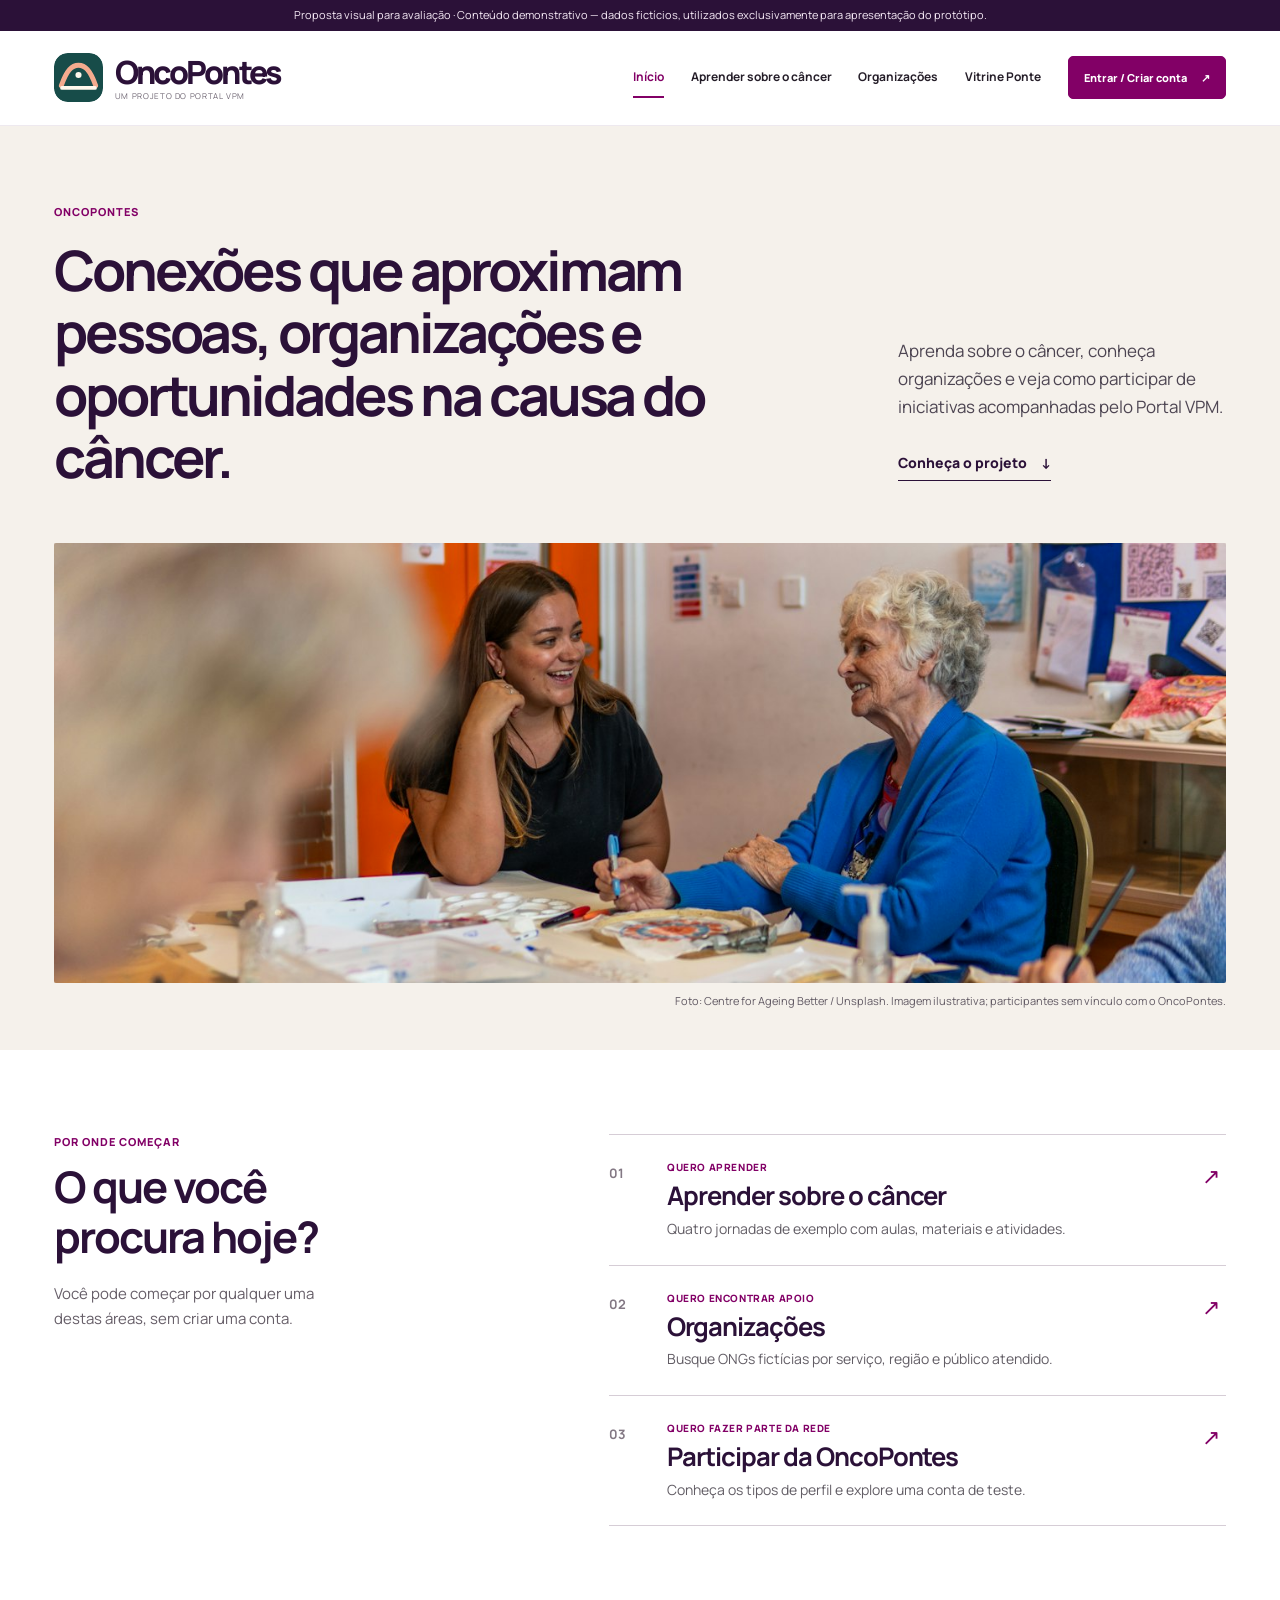
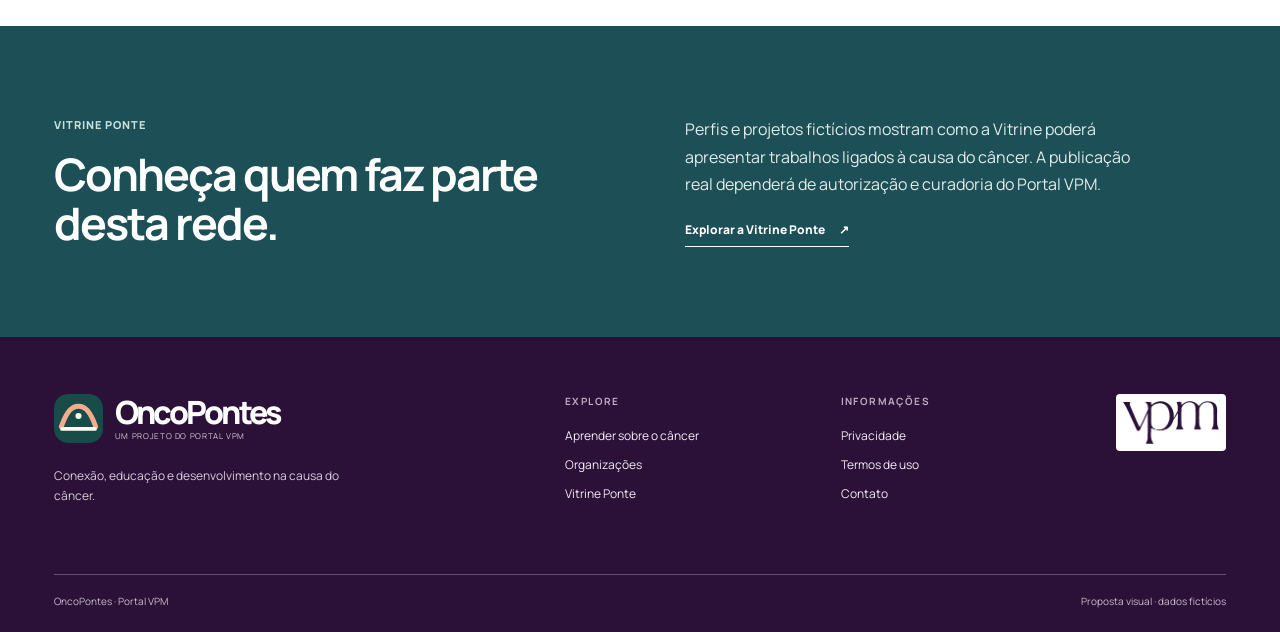
==== commit 27f5ee38: "Amplia perfis e navegação da OncoPontes" ====
--- a/proposta-visual/index.html
+++ b/proposta-visual/index.html
@@ -2,7 +2,7 @@
 <html lang="pt-BR">
 <head>
   <meta charset="utf-8"><meta name="viewport" content="width=device-width, initial-scale=1">
-  <title>Proposta visual · Início | Projeto Ponte</title>
+  <title>Proposta visual · Início | OncoPontes</title>
   <link rel="icon" href="../assets/ponte-mark.svg" type="image/svg+xml">
   <link rel="stylesheet" href="design.css">
   <link rel="stylesheet" href="human.css">
@@ -11,25 +11,25 @@
   <a class="skip-link" href="#conteudo">Pular para o conteúdo</a>
   <div class="demo-strip">Proposta visual para avaliação · Conteúdo demonstrativo — dados fictícios, utilizados exclusivamente para apresentação do protótipo.</div>
   <header class="site-header"><div class="container header-inner">
-    <a class="brand" href="index.html" aria-label="Projeto Ponte, início"><img src="../assets/ponte-mark.svg" alt=""><span><strong>ponte</strong><small>um projeto do Portal VPM</small></span></a>
+    <a class="brand" href="index.html" aria-label="OncoPontes, início"><img src="../assets/ponte-mark.svg" alt=""><span><strong>OncoPontes</strong><small>um projeto do Portal VPM</small></span></a>
     <button class="menu-toggle" type="button" aria-controls="mainNav" aria-expanded="false">Menu <span aria-hidden="true">☰</span></button>
     <nav class="main-nav" id="mainNav" aria-label="Navegação principal"><a class="current" href="index.html" aria-current="page">Início</a><a href="../oncoflix.html">Aprender sobre o câncer</a><a href="organizacoes.html">Organizações</a><a href="../vitrine.html">Vitrine Ponte</a><a class="button button-sm" href="../conta.html#entrar">Entrar / Criar conta <span aria-hidden="true">↗</span></a></nav>
   </div></header>
   <main id="conteudo">
     <section class="hero"><div class="container hero-grid">
-      <div class="hero-copy"><p class="eyebrow">PROJETO PONTE</p><h1>Conexões que aproximam pessoas, organizações e oportunidades na causa do câncer.</h1><div class="hero-aside"><p>Aprenda sobre o câncer, conheça organizações e veja como participar de iniciativas acompanhadas pelo Portal VPM.</p><a class="text-action" href="#caminhos">Conheça o projeto <span aria-hidden="true">↓</span></a></div></div>
-      <figure class="hero-image"><img src="conversa-oficina.jpg" alt="Duas mulheres conversam durante uma oficina de arte"><figcaption>Foto: Centre for Ageing Better / Unsplash. Imagem ilustrativa; participantes sem vínculo com o Projeto Ponte.</figcaption></figure>
+      <div class="hero-copy"><p class="eyebrow">ONCOPONTES</p><h1>Conexões que aproximam pessoas, organizações e oportunidades na causa do câncer.</h1><div class="hero-aside"><p>Aprenda sobre o câncer, conheça organizações e veja como participar de iniciativas acompanhadas pelo Portal VPM.</p><a class="text-action" href="#caminhos">Conheça o projeto <span aria-hidden="true">↓</span></a></div></div>
+      <figure class="hero-image"><img src="conversa-oficina.jpg" alt="Duas mulheres conversam durante uma oficina de arte"><figcaption>Foto: Centre for Ageing Better / Unsplash. Imagem ilustrativa; participantes sem vínculo com o OncoPontes.</figcaption></figure>
     </div></section>
     <section class="entry-section" id="caminhos"><div class="container"><div class="section-heading"><div><p class="eyebrow">POR ONDE COMEÇAR</p><h2>O que você procura hoje?</h2></div><p>Você pode começar por qualquer uma destas áreas, sem criar uma conta.</p></div>
       <div class="entry-grid">
         <a class="entry-card" href="../oncoflix.html"><span class="entry-top">01</span><span class="entry-content"><small>QUERO APRENDER</small><strong>Aprender sobre o câncer</strong><span>Quatro jornadas de exemplo com aulas, materiais e atividades.</span></span><span class="card-arrow" aria-hidden="true">↗</span></a>
         <a class="entry-card" href="organizacoes.html"><span class="entry-top">02</span><span class="entry-content"><small>QUERO ENCONTRAR APOIO</small><strong>Organizações</strong><span>Busque ONGs fictícias por serviço, região e público atendido.</span></span><span class="card-arrow" aria-hidden="true">↗</span></a>
-        <a class="entry-card" href="../conta.html#cadastro"><span class="entry-top">03</span><span class="entry-content"><small>QUERO FAZER PARTE DA REDE</small><strong>Participar do Ponte</strong><span>Conheça os tipos de perfil e explore uma conta de teste.</span></span><span class="card-arrow" aria-hidden="true">↗</span></a>
+        <a class="entry-card" href="../conta.html#cadastro"><span class="entry-top">03</span><span class="entry-content"><small>QUERO FAZER PARTE DA REDE</small><strong>Participar da OncoPontes</strong><span>Conheça os tipos de perfil e explore uma conta de teste.</span></span><span class="card-arrow" aria-hidden="true">↗</span></a>
       </div>
     </div></section>
     <section class="spotlight"><div class="container spotlight-grid"><div><p class="eyebrow">VITRINE PONTE</p><h2>Conheça quem faz parte desta rede.</h2></div><div><p>Perfis e projetos fictícios mostram como a Vitrine poderá apresentar trabalhos ligados à causa do câncer. A publicação real dependerá de autorização e curadoria do Portal VPM.</p><a class="text-action" href="../vitrine.html">Explorar a Vitrine Ponte <span aria-hidden="true">↗</span></a></div></div></section>
   </main>
-  <footer class="site-footer"><div class="container footer-grid"><div><a class="brand footer-brand" href="index.html"><img src="../assets/ponte-mark.svg" alt=""><span><strong>ponte</strong><small>um projeto do Portal VPM</small></span></a><p>Conexão, educação e desenvolvimento na causa do câncer.</p></div><nav aria-label="Explorar"><strong>Explore</strong><a href="../oncoflix.html">Aprender sobre o câncer</a><a href="organizacoes.html">Organizações</a><a href="../vitrine.html">Vitrine Ponte</a></nav><nav aria-label="Informações"><strong>Informações</strong><a href="../informacoes.html#privacidade">Privacidade</a><a href="../informacoes.html#termos">Termos de uso</a><a href="../informacoes.html#contato">Contato</a></nav><div class="vpm-sign"><img src="../assets/logo-vpm-roxo.png" alt="Portal VPM"></div></div><div class="container footer-base">Projeto Ponte · Portal VPM <span>Proposta visual · dados fictícios</span></div></footer>
+  <footer class="site-footer"><div class="container footer-grid"><div><a class="brand footer-brand" href="index.html"><img src="../assets/ponte-mark.svg" alt=""><span><strong>OncoPontes</strong><small>um projeto do Portal VPM</small></span></a><p>Conexão, educação e desenvolvimento na causa do câncer.</p></div><nav aria-label="Explorar"><strong>Explore</strong><a href="../oncoflix.html">Aprender sobre o câncer</a><a href="organizacoes.html">Organizações</a><a href="../vitrine.html">Vitrine Ponte</a></nav><nav aria-label="Informações"><strong>Informações</strong><a href="../informacoes.html#privacidade">Privacidade</a><a href="../informacoes.html#termos">Termos de uso</a><a href="../informacoes.html#contato">Contato</a></nav><div class="vpm-sign"><img src="../assets/logo-vpm-roxo.png" alt="Portal VPM"></div></div><div class="container footer-base">OncoPontes · Portal VPM <span>Proposta visual · dados fictícios</span></div></footer>
   <script src="proposal.js"></script>
 </body>
 </html>
